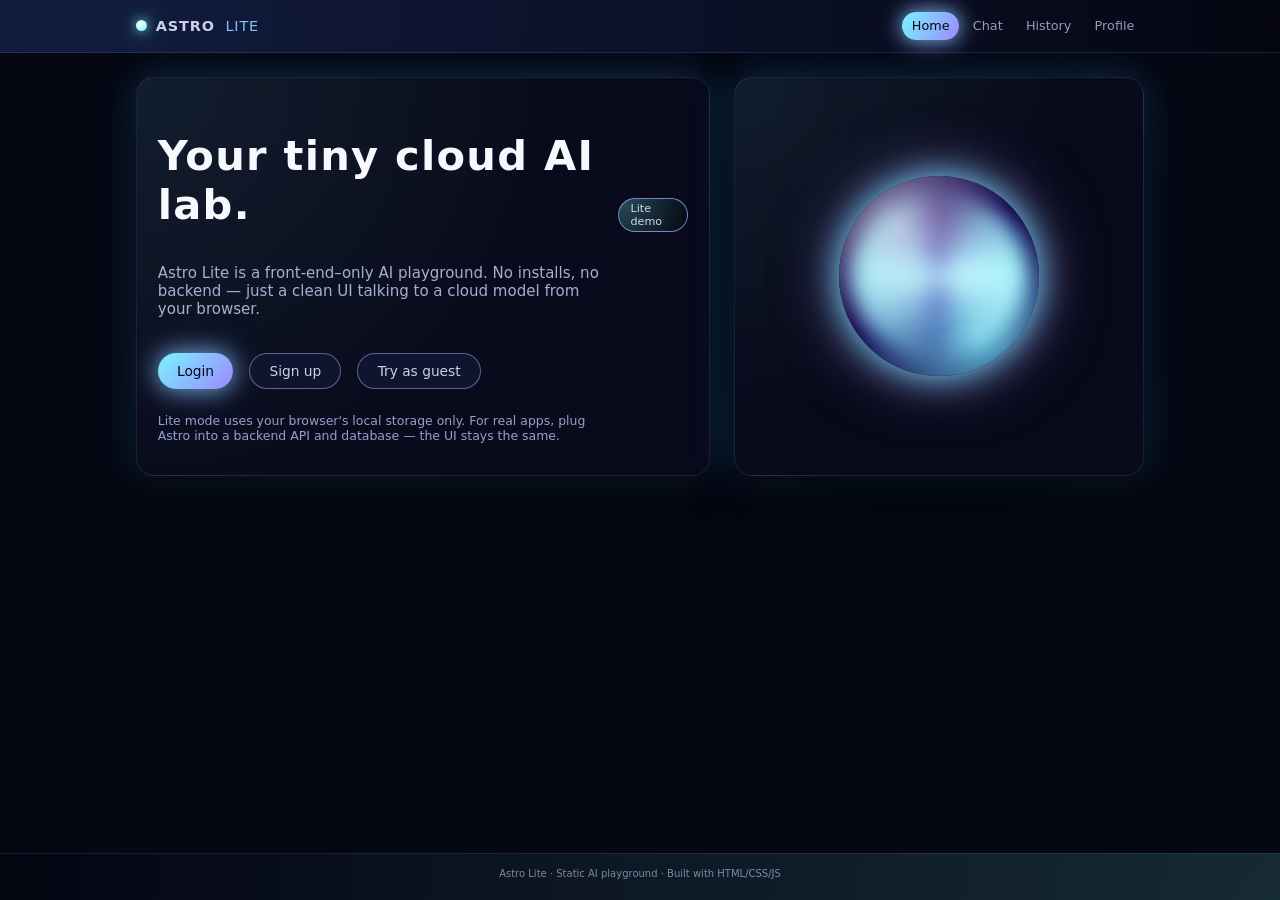
==== index.html @ 3720c758 "Initial commit: Astro Lite static SPA" ====
<!DOCTYPE html>
<html lang="en">
<head>
  <meta charset="UTF-8" />
  <title>Astro Lite – Cloud AI Playground</title>
  <meta name="viewport" content="width=device-width, initial-scale=1.0" />
  <link rel="stylesheet" href="assets/css/base.css" />
  <link rel="stylesheet" href="assets/css/layout.css" />
  <link rel="stylesheet" href="assets/css/components.css" />
  <link rel="stylesheet" href="assets/css/theme-astro.css" />
</head>
<body>
  <header class="astro-header-shell">
    <div class="astro-header-inner">
      <div class="astro-logo-wrap">
        <span class="astro-logo-dot"></span>
        <span class="astro-logo-text">Astro <span class="astro-logo-lite">Lite</span></span>
      </div>
      <nav class="astro-nav">
        <button class="astro-nav-link" data-nav-target="#home">Home</button>
        <button class="astro-nav-link" data-nav-target="#chat">Chat</button>
        <button class="astro-nav-link" data-nav-target="#history">History</button>
        <button class="astro-nav-link" data-nav-target="#profile">Profile</button>
      </nav>
    </div>
  </header>

  <main id="app-root" class="astro-main-root">
    <!-- SPA screens will be rendered here -->
  </main>

  <footer class="astro-footer">
    <small>Astro Lite · Static AI playground · Built with HTML/CSS/JS</small>
  </footer>

  <script type="module" src="assets/js/ui/app.js"></script>
</body>
</html>
---- assets/css/base.css ----
*,
*::before,
*::after {
  box-sizing: border-box;
}

html, body {
  margin: 0;
  padding: 0;
  font-family: system-ui, -apple-system, BlinkMacSystemFont, "SF Pro Text", sans-serif;
  background-color: #050712;
  color: #f8f8ff;
}

body {
  min-height: 100vh;
  display: flex;
  flex-direction: column;
}

button,
input,
textarea {
  font-family: inherit;
}

a {
  color: inherit;
  text-decoration: none;
}
---- assets/css/layout.css ----
.astro-header-shell {
  position: sticky;
  top: 0;
  z-index: 10;
  backdrop-filter: blur(16px);
  background: radial-gradient(circle at top left, rgba(80, 120, 255, 0.2), transparent),
              rgba(5, 7, 18, 0.8);
  border-bottom: 1px solid rgba(140, 160, 255, 0.16);
}

.astro-header-inner {
  max-width: 1040px;
  margin: 0 auto;
  padding: 0.75rem 1rem;
  display: flex;
  align-items: center;
  justify-content: space-between;
}

.astro-main-root {
  flex: 1 0 auto;
  max-width: 1040px;
  width: 100%;
  margin: 0 auto;
  padding: 1.5rem 1rem 3.5rem;
}

.astro-footer {
  flex-shrink: 0;
  padding: 0.75rem 1rem 1.25rem;
  text-align: center;
  font-size: 0.75rem;
  color: rgba(200, 210, 255, 0.6);
  border-top: 1px solid rgba(140, 160, 255, 0.12);
  background: radial-gradient(circle at bottom right, rgba(120, 255, 255, 0.15), transparent),
              rgba(5, 7, 18, 0.96);
}

.astro-screen {
  display: flex;
  flex-direction: column;
  gap: 1.5rem;
}

.astro-screen-header {
  display: flex;
  align-items: center;
  justify-content: space-between;
  gap: 1rem;
}

.astro-screen-title {
  font-size: 1.2rem;
  font-weight: 600;
}

.astro-flex-row {
  display: flex;
  flex-direction: row;
  gap: 1rem;
}

.astro-flex-col {
  display: flex;
  flex-direction: column;
  gap: 1rem;
}

.astro-card {
  border-radius: 18px;
  padding: 1.2rem 1.3rem;
  background: radial-gradient(circle at top left, rgba(120, 255, 255, 0.08), transparent 60%),
              rgba(10, 12, 30, 0.95);
  border: 1px solid rgba(160, 180, 255, 0.12);
  box-shadow:
    0 20px 40px rgba(0, 0, 0, 0.55),
    0 0 40px rgba(60, 180, 255, 0.25);
}

.astro-two-column {
  display: grid;
  grid-template-columns: minmax(0, 1.4fr) minmax(0, 1fr);
  gap: 1.5rem;
}

@media (max-width: 768px) {
  .astro-two-column {
    grid-template-columns: minmax(0, 1fr);
  }
}
---- assets/css/components.css ----
.astro-logo-wrap {
  display: inline-flex;
  align-items: center;
  gap: 0.55rem;
}

.astro-logo-dot {
  width: 11px;
  height: 11px;
  border-radius: 999px;
  background: radial-gradient(circle at 30% 30%, #ffffff, #70f3ff);
  box-shadow:
    0 0 12px rgba(112, 243, 255, 0.9),
    0 0 28px rgba(112, 243, 255, 0.6);
}

.astro-logo-text {
  font-weight: 600;
  letter-spacing: 0.06em;
  font-size: 0.9rem;
  text-transform: uppercase;
  color: rgba(225, 230, 255, 0.9);
}

.astro-logo-lite {
  padding-left: 0.3rem;
  font-weight: 500;
  color: rgba(132, 205, 255, 0.96);
}

.astro-nav {
  display: flex;
  align-items: center;
  gap: 0.25rem;
}

.astro-nav-link {
  border: none;
  background: transparent;
  color: rgba(210, 220, 255, 0.7);
  padding: 0.4rem 0.6rem;
  border-radius: 999px;
  font-size: 0.8rem;
  cursor: pointer;
  transition: background 160ms ease-out, color 160ms ease-out, transform 120ms ease-out;
}

.astro-nav-link:hover {
  background: rgba(90, 120, 255, 0.18);
  color: rgba(240, 244, 255, 0.98);
  transform: translateY(-1px);
}

.astro-nav-link.is-active {
  background: linear-gradient(120deg, #7af3ff, #9c88ff);
  color: #050712;
  box-shadow:
    0 0 18px rgba(122, 243, 255, 0.6),
    0 0 28px rgba(156, 136, 255, 0.6);
}

.astro-pill {
  border-radius: 999px;
  padding: 0.2rem 0.7rem;
  font-size: 0.7rem;
  border: 1px solid rgba(150, 180, 255, 0.7);
  background: radial-gradient(circle at top left, rgba(122, 243, 255, 0.3), transparent),
              rgba(5, 7, 18, 0.9);
  color: rgba(224, 232, 255, 0.9);
}

.astro-hero-heading {
  font-size: clamp(1.8rem, 4vw, 2.6rem);
  font-weight: 650;
  letter-spacing: 0.03em;
}

.astro-hero-subtitle {
  color: rgba(205, 214, 255, 0.8);
  font-size: 0.94rem;
  max-width: 30rem;
}

.astro-btn {
  display: inline-flex;
  align-items: center;
  justify-content: center;
  gap: 0.35rem;
  border-radius: 999px;
  border: none;
  padding: 0.55rem 1.2rem;
  font-size: 0.86rem;
  font-weight: 500;
  cursor: pointer;
  transition: transform 120ms ease-out, box-shadow 160ms ease-out, background 160ms ease-out;
}

.astro-btn-primary {
  background: linear-gradient(135deg, #7af3ff, #9c88ff);
  color: #050712;
  box-shadow:
    0 0 22px rgba(122, 243, 255, 0.6),
    0 0 34px rgba(156, 136, 255, 0.5);
}

.astro-btn-primary:hover {
  transform: translateY(-1px);
  box-shadow:
    0 0 32px rgba(122, 243, 255, 0.8),
    0 0 44px rgba(156, 136, 255, 0.7);
}

.astro-btn-secondary {
  background: rgba(18, 22, 48, 0.95);
  color: rgba(220, 229, 255, 0.9);
  border: 1px solid rgba(160, 180, 255, 0.5);
}

.astro-btn-secondary:hover {
  background: rgba(30, 36, 72, 0.98);
  transform: translateY(-1px);
}

.astro-input {
  width: 100%;
  padding: 0.55rem 0.7rem;
  border-radius: 12px;
  border: 1px solid rgba(150, 170, 255, 0.4);
  background: rgba(7, 9, 24, 0.96);
  color: rgba(236, 241, 255, 0.96);
  font-size: 0.88rem;
}

.astro-input:focus {
  outline: none;
  border-color: rgba(122, 243, 255, 0.8);
  box-shadow: 0 0 0 1px rgba(122, 243, 255, 0.6);
}

.astro-label {
  font-size: 0.82rem;
  color: rgba(200, 210, 255, 0.86);
  margin-bottom: 0.25rem;
}

.astro-field {
  display: flex;
  flex-direction: column;
  gap: 0.3rem;
}

.astro-error-text {
  color: #ff7b8b;
  font-size: 0.78rem;
}

.astro-chat-shell {
  display: flex;
  flex-direction: column;
  gap: 0.75rem;
  min-height: 320px;
}

.astro-chat-messages {
  flex: 1 1 auto;
  min-height: 220px;
  max-height: 420px;
  overflow-y: auto;
  padding-right: 0.25rem;
  display: flex;
  flex-direction: column;
  gap: 0.5rem;
}

.astro-chat-input-row {
  display: flex;
  align-items: flex-end;
  gap: 0.5rem;
}

.astro-textarea {
  flex: 1 1 auto;
  min-height: 40px;
  max-height: 120px;
  resize: vertical;
  padding: 0.55rem 0.7rem;
  border-radius: 14px;
  border: 1px solid rgba(150, 170, 255, 0.4);
  background: rgba(7, 9, 24, 0.96);
  color: rgba(236, 241, 255, 0.96);
  font-size: 0.88rem;
}

.astro-textarea:focus {
  outline: none;
  border-color: rgba(122, 243, 255, 0.8);
  box-shadow: 0 0 0 1px rgba(122, 243, 255, 0.6);
}

.astro-chat-send-btn {
  padding-inline: 0.9rem;
  height: 40px;
}

.astro-msg-row {
  display: flex;
  gap: 0.4rem;
}

.astro-msg-row.user {
  justify-content: flex-end;
}

.astro-msg-row.assistant {
  justify-content: flex-start;
}

.astro-msg-bubble {
  max-width: min(75%, 460px);
  padding: 0.5rem 0.7rem;
  border-radius: 16px;
  font-size: 0.86rem;
  line-height: 1.35;
}

.astro-msg-bubble.user {
  border-bottom-right-radius: 4px;
  background: linear-gradient(135deg, #7af3ff, #9c88ff);
  color: #050712;
}

.astro-msg-bubble.assistant {
  border-bottom-left-radius: 4px;
  background: rgba(16, 22, 52, 0.98);
  color: rgba(230, 238, 255, 0.96);
  border: 1px solid rgba(120, 150, 255, 0.4);
}

.astro-session-list {
  display: flex;
  flex-direction: column;
  gap: 0.45rem;
}

.astro-session-item {
  display: flex;
  align-items: center;
  justify-content: space-between;
  gap: 0.5rem;
  padding: 0.55rem 0.65rem;
  border-radius: 12px;
  cursor: pointer;
  background: rgba(10, 12, 28, 0.96);
  border: 1px solid rgba(120, 140, 255, 0.32);
  transition: background 120ms ease-out, transform 120ms ease-out, border-color 120ms ease-out;
}

.astro-session-item:hover {
  background: rgba(20, 24, 54, 0.98);
  border-color: rgba(122, 243, 255, 0.6);
  transform: translateY(-1px);
}

.astro-session-title {
  font-size: 0.88rem;
  font-weight: 500;
}

.astro-session-meta {
  font-size: 0.75rem;
  color: rgba(190, 200, 255, 0.75);
}

.astro-session-actions {
  display: inline-flex;
  gap: 0.25rem;
}

.astro-chip {
  border-radius: 999px;
  padding: 0.15rem 0.5rem;
  font-size: 0.7rem;
  border: 1px solid rgba(140, 160, 255, 0.55);
  color: rgba(208, 220, 255, 0.88);
}
---- assets/css/theme-astro.css ----
.astro-hero-orb-shell {
  position: relative;
  display: flex;
  align-items: center;
  justify-content: center;
  min-height: 220px;
}

.astro-hero-orb {
  width: 200px;
  height: 200px;
  border-radius: 999px;
  position: relative;
  background:
    radial-gradient(circle at 30% 25%, rgba(255, 255, 255, 0.55), transparent 55%),
    radial-gradient(circle at 70% 80%, rgba(112, 243, 255, 0.7), transparent 60%),
    radial-gradient(circle at 50% 50%, rgba(60, 0, 160, 1), rgba(5, 10, 40, 1));
  box-shadow:
    0 0 32px rgba(122, 243, 255, 0.8),
    0 0 64px rgba(156, 136, 255, 0.7),
    0 0 120px rgba(0, 0, 0, 0.88);
  overflow: hidden;
  animation: astro-orb-pulse 3.2s ease-in-out infinite;
}

/* inner moving glow layers */
.astro-hero-orb::before,
.astro-hero-orb::after {
  content: "";
  position: absolute;
  inset: 8%;
  border-radius: inherit;
  background:
    conic-gradient(
      from 0deg,
      rgba(122, 243, 255, 0.0),
      rgba(122, 243, 255, 0.9),
      rgba(156, 136, 255, 0.0),
      rgba(112, 243, 255, 0.8),
      rgba(122, 243, 255, 0.0)
    );
  mix-blend-mode: screen;
  filter: blur(10px);
  opacity: 0.9;
}

.astro-hero-orb::before {
  animation: astro-orb-wave-1 9s linear infinite;
}

.astro-hero-orb::after {
  animation: astro-orb-wave-2 13s linear infinite;
}

/* shared keyframes */
@keyframes astro-orb-pulse {
  0%   { transform: scale(0.96); box-shadow: 0 0 24px rgba(122,243,255,0.6), 0 0 48px rgba(156,136,255,0.6); }
  50%  { transform: scale(1.04); box-shadow: 0 0 36px rgba(122,243,255,0.9), 0 0 72px rgba(156,136,255,0.8); }
  100% { transform: scale(0.96); box-shadow: 0 0 24px rgba(122,243,255,0.6), 0 0 48px rgba(156,136,255,0.6); }
}

@keyframes astro-orb-wave-1 {
  0%   { transform: rotate(0deg) scale(1.0); }
  50%  { transform: rotate(180deg) scale(1.04); }
  100% { transform: rotate(360deg) scale(1.0); }
}

@keyframes astro-orb-wave-2 {
  0%   { transform: rotate(0deg) scale(0.98); }
  50%  { transform: rotate(-180deg) scale(1.03); }
  100% { transform: rotate(-360deg) scale(0.98); }
}

/* Thinking orb inside chat */
.astro-thinking {
  position: relative;
  display: none;
  flex-direction: column;
  align-items: center;
  gap: 0.75rem;
  padding: 0.9rem 0.4rem 0.4rem;
}

.astro-thinking.is-visible {
  display: flex;
}

.astro-orb-small {
  width: 90px;
  height: 90px;
  border-radius: 999px;
  position: relative;
  background:
    radial-gradient(circle at 30% 25%, rgba(255, 255, 255, 0.45), transparent 55%),
    radial-gradient(circle at 70% 80%, rgba(112, 243, 255, 0.55), transparent 60%),
    radial-gradient(circle at 50% 50%, rgba(60, 0, 160, 1), rgba(5, 10, 40, 1));
  box-shadow:
    0 0 22px rgba(122, 243, 255, 0.7),
    0 0 32px rgba(156, 136, 255, 0.55);
  overflow: hidden;
  animation: astro-orb-pulse 3.2s ease-in-out infinite;
}

.astro-orb-small::before,
.astro-orb-small::after {
  content: "";
  position: absolute;
  inset: 10%;
  border-radius: inherit;
  background:
    conic-gradient(
      from 0deg,
      rgba(122, 243, 255, 0.0),
      rgba(122, 243, 255, 0.9),
      rgba(156, 136, 255, 0.0),
      rgba(112, 243, 255, 0.9),
      rgba(122, 243, 255, 0.0)
    );
  mix-blend-mode: screen;
  filter: blur(8px);
  opacity: 0.9;
}

.astro-orb-small::before {
  animation: astro-orb-wave-1 9s linear infinite;
}

.astro-orb-small::after {
  animation: astro-orb-wave-2 13s linear infinite;
}

.astro-thinking-text {
  font-size: 0.8rem;
  letter-spacing: 0.16em;
  text-transform: uppercase;
  color: rgba(220, 230, 255, 0.85);
}
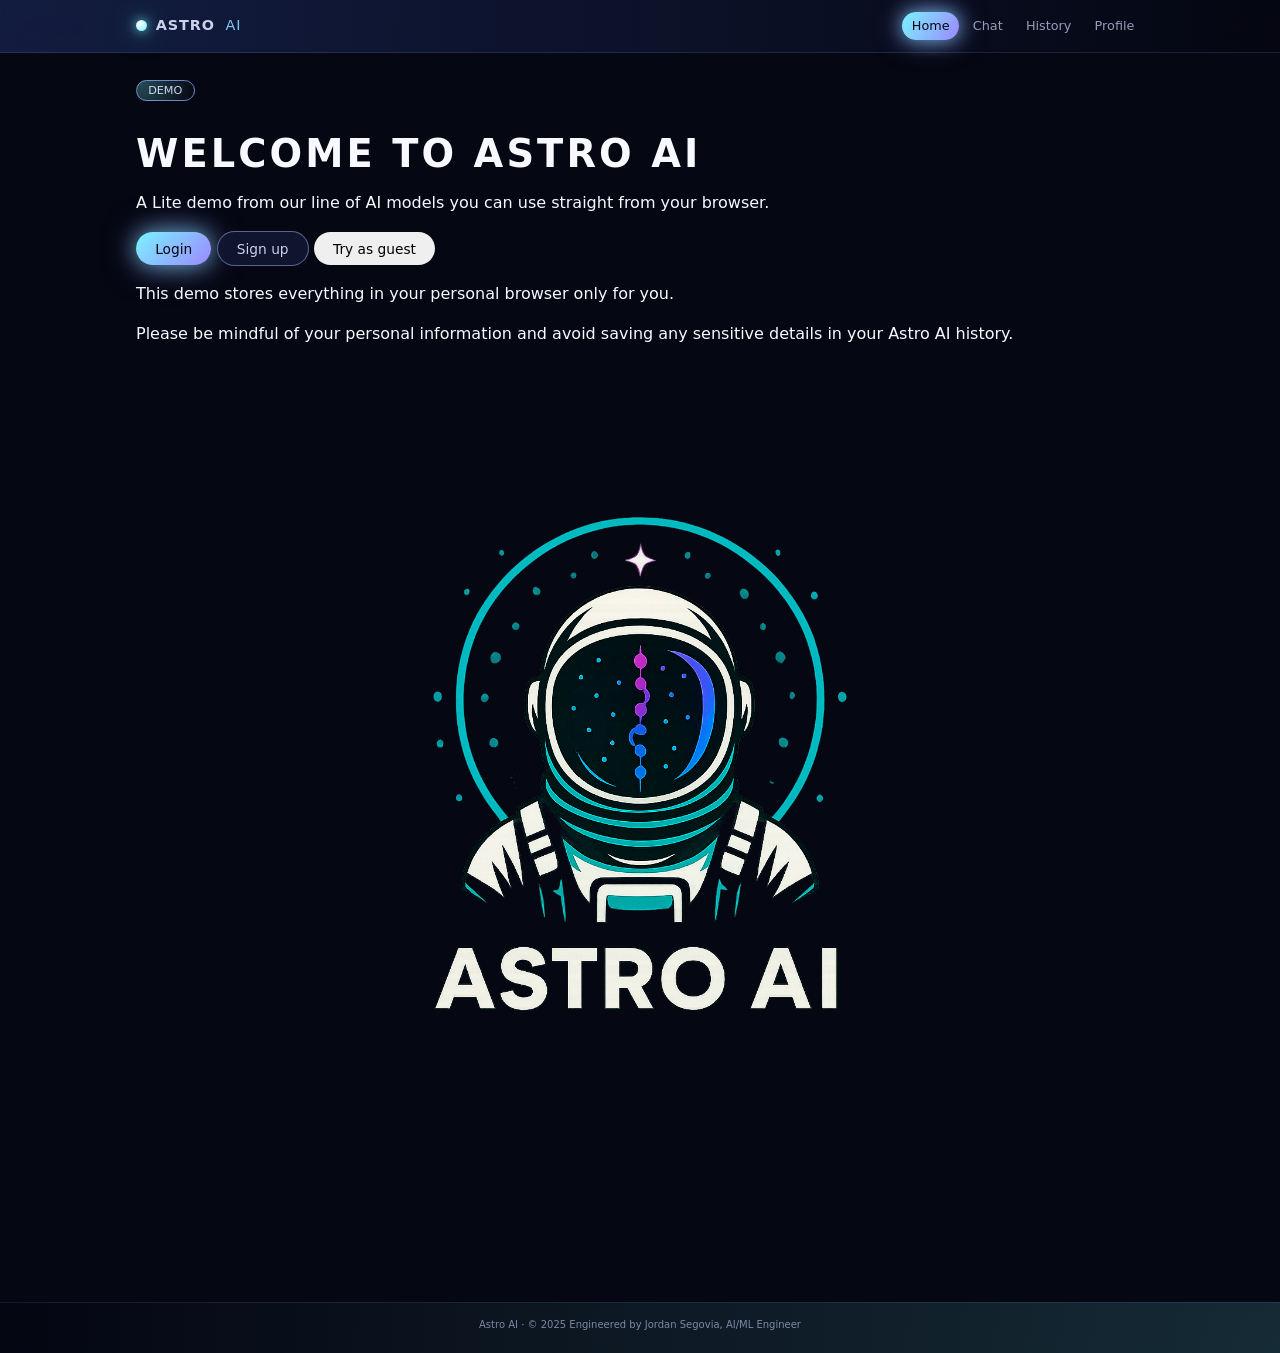
==== commit 38e38f95: "Astro Lite: Gemma proxy integration and proprietary license" ====
--- a/index.html
+++ b/index.html
@@ -2,7 +2,7 @@
 <html lang="en">
 <head>
   <meta charset="UTF-8" />
-  <title>Astro Lite – Cloud AI Playground</title>
+  <title>Astro AI– Cloud AI Playground</title>
   <meta name="viewport" content="width=device-width, initial-scale=1.0" />
   <link rel="stylesheet" href="assets/css/base.css" />
   <link rel="stylesheet" href="assets/css/layout.css" />
@@ -14,7 +14,7 @@
     <div class="astro-header-inner">
       <div class="astro-logo-wrap">
         <span class="astro-logo-dot"></span>
-        <span class="astro-logo-text">Astro <span class="astro-logo-lite">Lite</span></span>
+        <span class="astro-logo-text">Astro <span class="astro-logo-lite">AI</span></span>
       </div>
       <nav class="astro-nav">
         <button class="astro-nav-link" data-nav-target="#home">Home</button>
@@ -30,7 +30,7 @@
   </main>
 
   <footer class="astro-footer">
-    <small>Astro Lite · Static AI playground · Built with HTML/CSS/JS</small>
+    <small>Astro AI · © 2025 Engineered by Jordan Segovia, AI/ML Engineer </small>
   </footer>
 
   <script type="module" src="assets/js/ui/app.js"></script>
--- a/assets/css/base.css
+++ b/assets/css/base.css
@@ -4,18 +4,45 @@
   box-sizing: border-box;
 }
 
-html, body {
+/* Global font scale (you can tweak these) */
+:root {
+  --font-size-body: 16px;      /* standard text */
+  --font-size-sm: 14px;        /* notes / labels */
+  --font-size-h1: 38px;        /* big hero titles */
+  --font-size-h2: 24px;        /* section titles */
+
+  --line-height-body: 1.5;
+  --line-height-tight: 1.2;
+}
+
+html,
+body {
   margin: 0;
   padding: 0;
   font-family: system-ui, -apple-system, BlinkMacSystemFont, "SF Pro Text", sans-serif;
   background-color: #050712;
   color: #f8f8ff;
+
+  /* global text calibration */
+  font-size: var(--font-size-body);
+  line-height: var(--line-height-body);
 }
 
 body {
   min-height: 100vh;
   display: flex;
   flex-direction: column;
+}
+
+/* default heading sizes (if you use raw h1/h2) */
+h1 {
+  font-size: var(--font-size-h1);
+  line-height: var(--line-height-tight);
+}
+
+h2 {
+  font-size: var(--font-size-h2);
+  line-height: var(--line-height-tight);
 }
 
 button,
--- a/assets/css/layout.css
+++ b/assets/css/layout.css
@@ -42,15 +42,16 @@
   gap: 1.5rem;
 }
 
-.astro-screen-header {
-  display: flex;
-  align-items: center;
-  justify-content: space-between;
-  gap: 1rem;
+.astro-home-title {
+  font-size: 2.4rem;       /* 👈 main size knob for the heading */
+  line-height: 1.1;
+  letter-spacing: 0.08em;
+  text-transform: uppercase;
+  margin-bottom: 1rem;
 }
 
 .astro-screen-title {
-  font-size: 1.2rem;
+  font-size: 2.4rem;
   font-weight: 600;
 }
 
--- a/assets/css/theme-astro.css
+++ b/assets/css/theme-astro.css
@@ -1,6 +1,6 @@
 .astro-hero-orb-shell {
   position: relative;
-  display: flex;
+  display: none;
   align-items: center;
   justify-content: center;
   min-height: 220px;
@@ -74,15 +74,19 @@
 /* Thinking orb inside chat */
 .astro-thinking {
   position: relative;
-  display: none;
+  display: flex;                 /* layout is fixed */
   flex-direction: column;
   align-items: center;
   gap: 0.75rem;
   padding: 0.9rem 0.4rem 0.4rem;
+  opacity: 0;                    /* hidden by default */
+  pointer-events: none;
+  transition: opacity 0.25s ease-out;
 }
 
 .astro-thinking.is-visible {
-  display: flex;
+  opacity: 1;                    /* shown only while thinking */
+  pointer-events: auto;
 }
 
 .astro-orb-small {
@@ -135,3 +139,57 @@
   text-transform: uppercase;
   color: rgba(220, 230, 255, 0.85);
 }
+
+/* Right side of the hero (logo column) */
+.astro-home-visual {
+  display: flex;
+  align-items: center;       /* center vertically in this column */
+  justify-content: center;   /* center horizontally in this column */
+}
+
+/* Inner wrapper around the image */
+.astro-logo-shell {
+  display: flex;
+  align-items: center;
+  justify-content: center;
+  min-height: 500px;
+}
+
+/* Logo size knob */
+.astro-logo {
+  width: 600px;      /* <- change this for size */
+  max-width: 600px;
+  height: auto;
+}
+
+/* Profile logo + card on the Profile screen */
+.astro-profile-card-right {
+  display: flex;
+}
+
+.astro-profile-aside-inner {
+  display: flex;
+  flex-direction: column;
+  align-items: flex-start;      /* left-align content (optional) */
+  justify-content: flex-start;  /* 👈 stick everything to the top */
+  gap: 0.75rem;
+  width: 100%;
+  height: 100%;
+  padding: 1.5rem 1.75rem;      /* padding from the card edges */
+  text-align: left;             /* match left alignment */
+}
+
+
+/* 👇 THIS is the size knob for the Profile logo */
+.astro-profile-logo {
+  width: 300px;   /* change this to 72 / 120 etc. to resize */
+  height: auto;
+  opacity: 0.95;
+}
+
+.astro-profile-aside-text {
+  font-size: 0.9rem;
+  line-height: 1.5;
+  color: rgba(220, 230, 255, 0.9);
+  max-width: 18rem;
+}
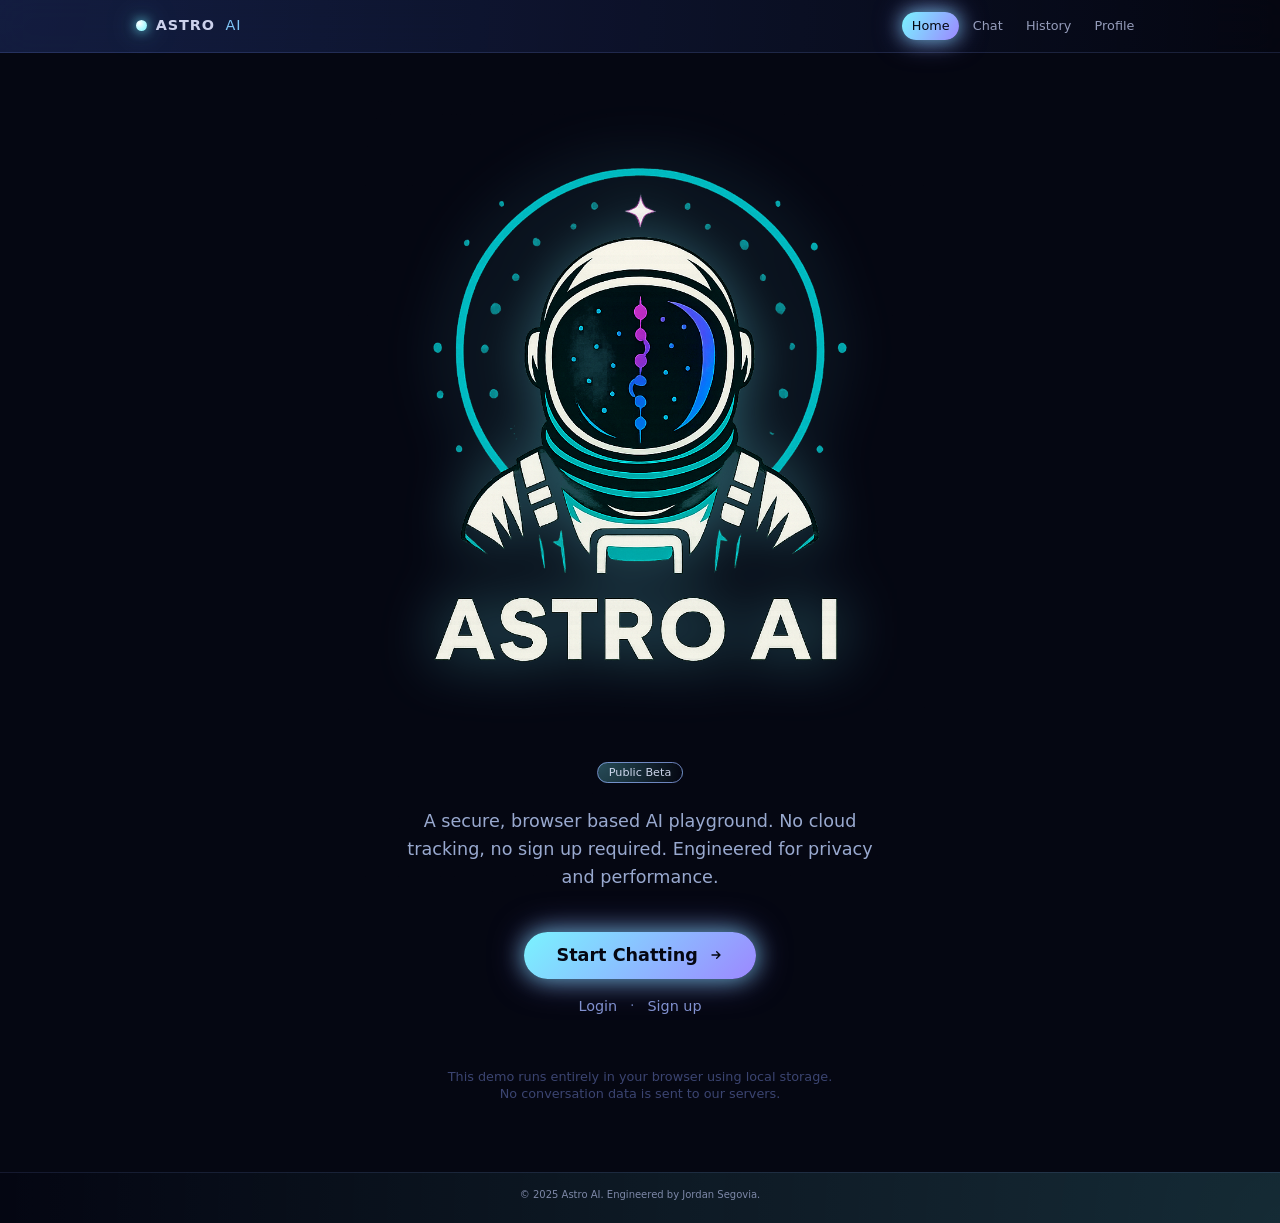
==== commit d2b84712: "Update: Core Architecture and Performance" ====
--- a/index.html
+++ b/index.html
@@ -3,10 +3,12 @@
 <head>
   <meta charset="UTF-8" />
   <title>Astro AI– Cloud AI Playground</title>
+  <meta name="description" content="Astro AI is a serverless, privacy-focused AI playground running entirely in your browser. Experiment with LLMs safely and efficiently." />
   <meta name="viewport" content="width=device-width, initial-scale=1.0" />
   <link rel="stylesheet" href="assets/css/base.css" />
   <link rel="stylesheet" href="assets/css/layout.css" />
   <link rel="stylesheet" href="assets/css/components.css" />
+  <link rel="stylesheet" href="assets/css/model-selector.css" />
   <link rel="stylesheet" href="assets/css/theme-astro.css" />
 </head>
 <body>
@@ -30,7 +32,7 @@
   </main>
 
   <footer class="astro-footer">
-    <small>Astro AI · © 2025 Engineered by Jordan Segovia, AI/ML Engineer </small>
+    <small>© 2025 Astro AI. Engineered by Jordan Segovia.</small>
   </footer>
 
   <script type="module" src="assets/js/ui/app.js"></script>
--- a/assets/css/base.css
+++ b/assets/css/base.css
@@ -55,3 +55,27 @@
   color: inherit;
   text-decoration: none;
 }
+
+/* -- Custom Scrollbars (Senior Polish) -- */
+html {
+  scrollbar-width: thin;
+  scrollbar-color: rgba(60, 70, 100, 0.5) rgba(5, 7, 18, 1);
+}
+
+::-webkit-scrollbar {
+  width: 8px;
+  height: 8px;
+}
+
+::-webkit-scrollbar-track {
+  background: rgba(5, 7, 18, 1);
+}
+
+::-webkit-scrollbar-thumb {
+  background: rgba(60, 70, 100, 0.5);
+  border-radius: 4px;
+}
+
+::-webkit-scrollbar-thumb:hover {
+  background: rgba(80, 100, 160, 0.7);
+}
--- a/assets/css/layout.css
+++ b/assets/css/layout.css
@@ -15,6 +15,13 @@
   display: flex;
   align-items: center;
   justify-content: space-between;
+}
+
+@media (max-width: 600px) {
+  .astro-header-inner {
+    flex-direction: column;
+    gap: 0.75rem;
+  }
 }
 
 .astro-main-root {
@@ -89,3 +96,19 @@
     grid-template-columns: minmax(0, 1fr);
   }
 }
+
+/* -- Transitions -- */
+@keyframes fadeInUp {
+  from {
+    opacity: 0;
+    transform: translateY(10px);
+  }
+  to {
+    opacity: 1;
+    transform: translateY(0);
+  }
+}
+
+.astro-fade-in {
+  animation: fadeInUp 0.3s ease-out forwards;
+}
--- a/assets/css/components.css
+++ b/assets/css/components.css
@@ -158,18 +158,21 @@
   display: flex;
   flex-direction: column;
   gap: 0.75rem;
-  min-height: 320px;
+  height: 75vh;
+  min-height: 500px;
+  overflow: hidden; /* Contains the scroll area */
 }
 
 .astro-chat-messages {
   flex: 1 1 auto;
-  min-height: 220px;
-  max-height: 420px;
+  min-height: 0; /* Critical for scrolling inside flex */
   overflow-y: auto;
   padding-right: 0.25rem;
+  padding-bottom: 1rem;
   display: flex;
   flex-direction: column;
   gap: 0.5rem;
+  scroll-behavior: smooth;
 }
 
 .astro-chat-input-row {
--- a/assets/css/model-selector.css
+++ b/assets/css/model-selector.css
@@ -0,0 +1,125 @@
+/* Model Selector (ChatGPT Style) */
+.astro-screen-header {
+  display: flex;
+  align-items: center;
+  justify-content: space-between;
+  margin-bottom: 0.5rem;
+}
+
+.astro-model-selector-wrapper {
+  position: relative;
+  z-index: 50; /* Ensure dropdown floats above chat */
+}
+
+.astro-model-trigger {
+  display: inline-flex;
+  align-items: center;
+  gap: 0.4rem;
+  background: transparent;
+  border: none;
+  font-size: 1.3rem;
+  font-weight: 600;
+  color: rgba(240, 244, 255, 0.95);
+  cursor: pointer;
+  padding: 0.25rem 0.5rem;
+  border-radius: 8px;
+  transition: background 0.2s ease;
+}
+
+.astro-model-trigger:hover {
+  background: rgba(140, 160, 255, 0.1);
+}
+
+.astro-model-name {
+  background: linear-gradient(to right, #ffffff, #b0c4ff);
+  -webkit-background-clip: text;
+  -webkit-text-fill-color: transparent;
+}
+
+.astro-chevron {
+  opacity: 0.6;
+  margin-top: 2px;
+}
+
+/* Dropdown Menu */
+.astro-model-dropdown {
+  position: absolute;
+  top: 100%;
+  left: 0;
+  margin-top: 0.5rem;
+  width: 260px;
+  background: rgba(16, 20, 45, 0.98);
+  border: 1px solid rgba(140, 160, 255, 0.15);
+  border-radius: 12px;
+  box-shadow: 0 10px 40px rgba(0, 0, 0, 0.6);
+  backdrop-filter: blur(20px);
+  padding: 0.5rem;
+  display: flex;
+  flex-direction: column;
+  gap: 0.25rem;
+  transform-origin: top left;
+  animation: scaleIn 0.15s ease-out;
+}
+
+.astro-model-dropdown[hidden] {
+  display: none;
+}
+
+.astro-model-option {
+  display: flex;
+  flex-direction: column;
+  align-items: flex-start;
+  gap: 0.1rem;
+  padding: 0.6rem 0.8rem;
+  background: transparent;
+  border: none;
+  border-radius: 8px;
+  cursor: pointer;
+  text-align: left;
+  transition: background 0.15s ease;
+}
+
+.astro-model-option:hover:not(:disabled) {
+  background: rgba(140, 160, 255, 0.08);
+}
+
+.astro-model-option.active {
+  background: rgba(140, 160, 255, 0.12);
+}
+
+.astro-model-option:disabled {
+  opacity: 0.5;
+  cursor: not-allowed;
+}
+
+.astro-opt-row {
+  display: flex;
+  align-items: center;
+  justify-content: space-between;
+  width: 100%;
+  font-size: 0.9rem;
+  font-weight: 500;
+  color: #fff;
+}
+
+.astro-opt-desc {
+  font-size: 0.75rem;
+  color: rgba(190, 200, 255, 0.6);
+}
+
+.astro-tag {
+  font-size: 0.65rem;
+  padding: 0.1rem 0.4rem;
+  border-radius: 4px;
+  background: rgba(140, 160, 255, 0.2);
+  color: #b0c4ff;
+}
+
+.astro-lock-icon {
+  color: #ff9ca6;
+}
+
+@keyframes scaleIn {
+  from { opacity: 0; transform: scale(0.95); }
+  to { opacity: 1; transform: scale(1); }
+}
--- a/assets/css/theme-astro.css
+++ b/assets/css/theme-astro.css
@@ -4,6 +4,138 @@
   align-items: center;
   justify-content: center;
   min-height: 220px;
+}
+
+/* --- Hero Screen Polish --- */
+.astro-hero-screen {
+  min-height: 70vh;
+  display: flex;
+  align-items: center;
+  justify-content: center;
+}
+
+.astro-hero-content {
+  text-align: center;
+  max-width: 600px;
+  display: flex;
+  flex-direction: column;
+  align-items: center;
+  gap: 0.4rem;
+  margin-top: -80px;
+}
+
+.astro-hero-title {
+  font-size: clamp(2.5rem, 5vw, 4rem);
+  font-weight: 800;
+  line-height: 1.1;
+  letter-spacing: -0.02em;
+  margin: 0;
+}
+
+.astro-text-gradient {
+  background: linear-gradient(135deg, #7af3ff 0%, #a48eff 100%);
+  -webkit-background-clip: text;
+  -webkit-text-fill-color: transparent;
+  display: inline-block;
+}
+
+.astro-hero-desc {
+  font-size: 1.1rem;
+  color: rgba(190, 210, 255, 0.8);
+  line-height: 1.6;
+  max-width: 480px;
+}
+
+.astro-hero-actions {
+  display: flex;
+  flex-direction: column;
+  align-items: center;
+  gap: 1rem;
+  margin-top: 1rem;
+}
+
+.astro-btn-lg {
+  padding: 0.85rem 2rem;
+  font-size: 1.1rem;
+  font-weight: 600;
+  gap: 0.6rem;
+}
+
+.astro-auth-links {
+  display: flex;
+  align-items: center;
+  gap: 0.8rem;
+  font-size: 0.9rem;
+  color: rgba(160, 180, 255, 0.6);
+}
+
+.astro-link-btn {
+  background: none;
+  border: none;
+  color: rgba(160, 180, 255, 0.8);
+  cursor: pointer;
+  padding: 0;
+  font-size: inherit;
+  transition: color 0.2s;
+  text-decoration: underline;
+  text-decoration-color: transparent;
+}
+.astro-link-btn:hover {
+  color: #fff;
+  text-decoration-color: rgba(122, 243, 255, 0.5);
+}
+
+.astro-hero-footnote {
+  margin-top: 2rem;
+  font-size: 0.8rem;
+  color: rgba(140, 160, 255, 0.4);
+  line-height: 1.4;
+}
+
+/* --- Markdown / Code Styles --- */
+.astro-code-block {
+  background: rgba(8, 10, 24, 0.95);
+  border: 1px solid rgba(120, 140, 255, 0.15);
+  border-radius: 8px;
+  margin: 0.6rem 0;
+  overflow: hidden;
+  font-family: 'Fira Code', 'Roboto Mono', monospace;
+  font-size: 0.82rem;
+  text-align: left;
+}
+
+.astro-code-header {
+  background: rgba(120, 140, 255, 0.08);
+  padding: 0.3rem 0.8rem;
+  font-size: 0.7rem;
+  color: rgba(180, 200, 255, 0.6);
+  text-transform: uppercase;
+  border-bottom: 1px solid rgba(120, 140, 255, 0.1);
+}
+
+.astro-code-block code {
+  display: block;
+  padding: 0.8rem;
+  color: #d6deeb;
+  white-space: pre-wrap;
+  overflow-x: auto;
+}
+
+.astro-inline-code {
+  background: rgba(122, 243, 255, 0.12);
+  color: #9cdcfe;
+  padding: 0.1rem 0.3rem;
+  border-radius: 4px;
+  font-family: 'Fira Code', 'Roboto Mono', monospace;
+  font-size: 0.9em;
+}
+
+.astro-msg-bubble ul {
+  padding-left: 1.2rem;
+  margin: 0.5rem 0;
+}
+.astro-msg-bubble li {
+  margin-bottom: 0.25rem;
 }
 
 .astro-hero-orb {
@@ -82,6 +214,7 @@
   opacity: 0;                    /* hidden by default */
   pointer-events: none;
   transition: opacity 0.25s ease-out;
+  flex-shrink: 0; /* Prevent orb from squishing */
 }
 
 .astro-thinking.is-visible {
@@ -90,8 +223,8 @@
 }
 
 .astro-orb-small {
-  width: 90px;
-  height: 90px;
+  width: 140px; /* Increased from 90px */
+  height: 140px;
   border-radius: 999px;
   position: relative;
   background:
@@ -103,6 +236,21 @@
     0 0 32px rgba(156, 136, 255, 0.55);
   overflow: hidden;
   animation: astro-orb-pulse 3.2s ease-in-out infinite;
+}
+/* ... keep inner orb styles ... */
+
+.astro-hero-logo {
+  width: 600px;
+  height: auto;
+  margin-bottom: -9rem;
+  filter: drop-shadow(0 0 30px rgba(112, 243, 255, 0.4));
+  animation: floatLogo 6s ease-in-out infinite;
+}
+
+@keyframes floatLogo {
+  0% { transform: translateY(0px); }
+  50% { transform: translateY(-10px); }
+  100% { transform: translateY(0px); }
 }
 
 .astro-orb-small::before,
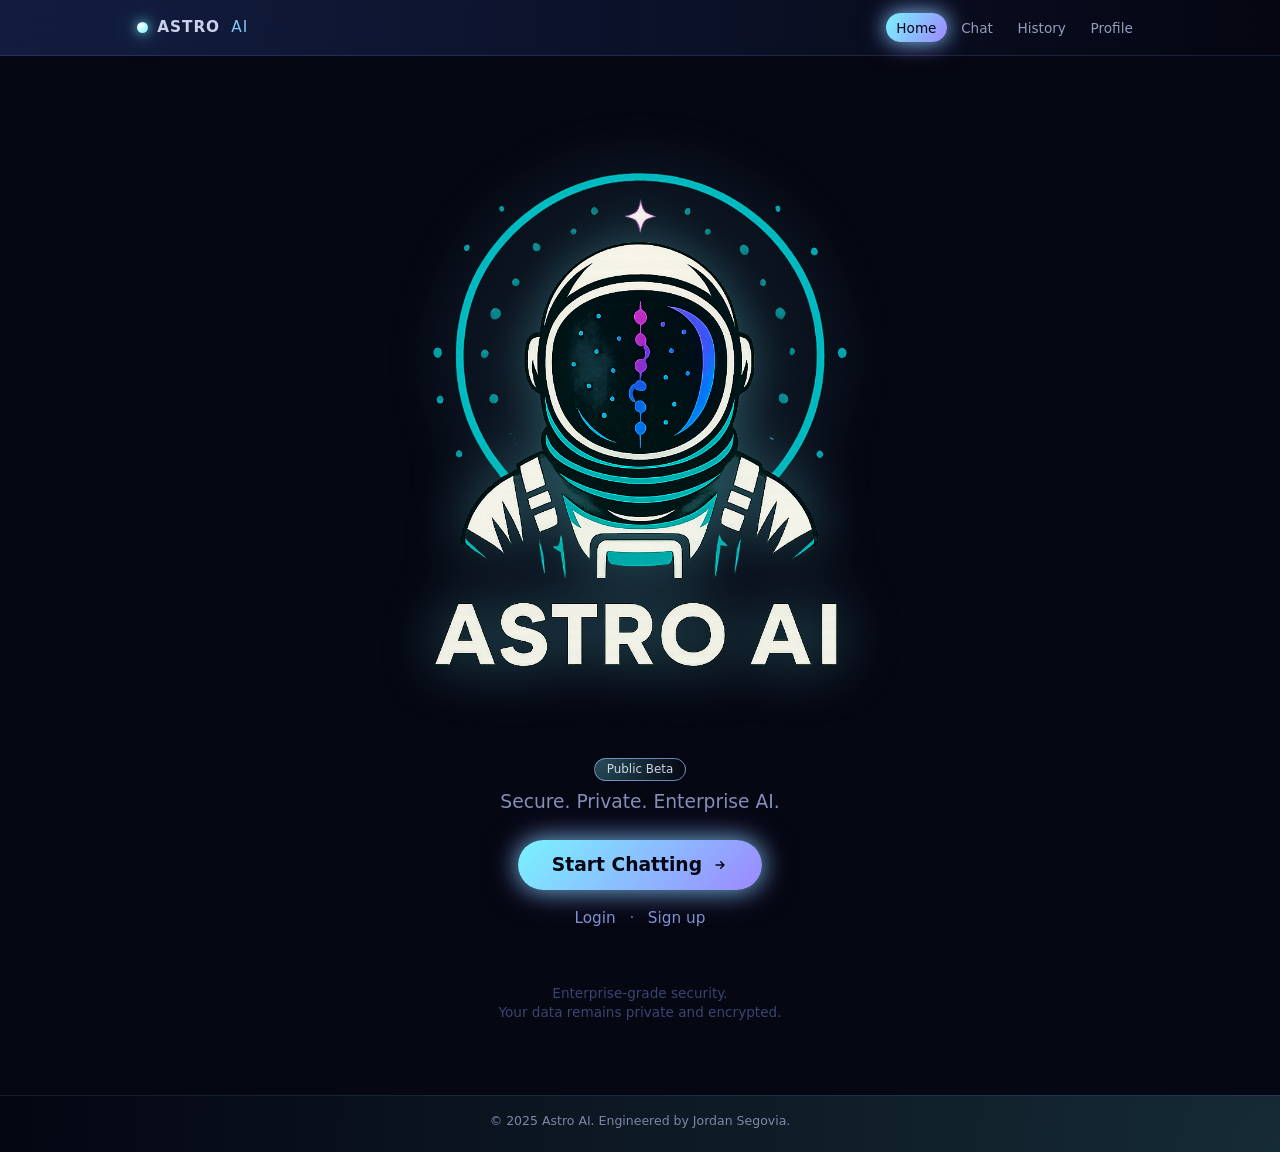
==== commit 4fbd1915: "Update: layout, chat ui and homescreen user flow" ====
--- a/index.html
+++ b/index.html
@@ -2,8 +2,8 @@
 <html lang="en">
 <head>
   <meta charset="UTF-8" />
-  <title>Astro AI– Cloud AI Playground</title>
-  <meta name="description" content="Astro AI is a serverless, privacy-focused AI playground running entirely in your browser. Experiment with LLMs safely and efficiently." />
+  <title>Secure Private Enterprise AI</title>
+  <meta name="description" content="Secure Private Enterprise AI. Deploy and interact with LLMs efficiently with privacy-first architecture." />
   <meta name="viewport" content="width=device-width, initial-scale=1.0" />
   <link rel="stylesheet" href="assets/css/base.css" />
   <link rel="stylesheet" href="assets/css/layout.css" />
--- a/assets/css/base.css
+++ b/assets/css/base.css
@@ -6,10 +6,10 @@
 
 /* Global font scale (you can tweak these) */
 :root {
-  --font-size-body: 16px;      /* standard text */
-  --font-size-sm: 14px;        /* notes / labels */
-  --font-size-h1: 38px;        /* big hero titles */
-  --font-size-h2: 24px;        /* section titles */
+  --font-size-body: 17px;      /* Increased from 16px */
+  --font-size-sm: 15px;        /* Increased from 14px */
+  --font-size-h1: 42px;        /* Bigger headings */
+  --font-size-h2: 28px;        /* section titles */
 
   --line-height-body: 1.5;
   --line-height-tight: 1.2;
--- a/assets/css/layout.css
+++ b/assets/css/layout.css
@@ -36,7 +36,7 @@
   flex-shrink: 0;
   padding: 0.75rem 1rem 1.25rem;
   text-align: center;
-  font-size: 0.75rem;
+  font-size: var(--font-size-sm);
   color: rgba(200, 210, 255, 0.6);
   border-top: 1px solid rgba(140, 160, 255, 0.12);
   background: radial-gradient(circle at bottom right, rgba(120, 255, 255, 0.15), transparent),
@@ -101,14 +101,29 @@
 @keyframes fadeInUp {
   from {
     opacity: 0;
-    transform: translateY(10px);
+    transform: translateY(12px) scale(0.99);
   }
   to {
     opacity: 1;
-    transform: translateY(0);
+    transform: translateY(0) scale(1);
+  }
+}
+
+@keyframes fadeOutDown {
+  from {
+    opacity: 1;
+    transform: translateY(0) scale(1);
+  }
+  to {
+    opacity: 0;
+    transform: translateY(12px) scale(0.99);
   }
 }
 
 .astro-fade-in {
-  animation: fadeInUp 0.3s ease-out forwards;
+  animation: fadeInUp 0.4s cubic-bezier(0.2, 0.8, 0.2, 1) forwards;
 }
+
+.astro-fade-out {
+  animation: fadeOutDown 0.25s cubic-bezier(0.2, 0.8, 0.2, 1) forwards;
+}
--- a/assets/css/components.css
+++ b/assets/css/components.css
@@ -42,13 +42,17 @@
   border-radius: 999px;
   font-size: 0.8rem;
   cursor: pointer;
-  transition: background 160ms ease-out, color 160ms ease-out, transform 120ms ease-out;
+  transition: all 0.2s cubic-bezier(0.2, 0.8, 0.2, 1);
 }
 
 .astro-nav-link:hover {
   background: rgba(90, 120, 255, 0.18);
   color: rgba(240, 244, 255, 0.98);
   transform: translateY(-1px);
+}
+
+.astro-nav-link:active {
+  transform: translateY(0px) scale(0.96);
 }
 
 .astro-nav-link.is-active {
@@ -57,6 +61,7 @@
   box-shadow:
     0 0 18px rgba(122, 243, 255, 0.6),
     0 0 28px rgba(156, 136, 255, 0.6);
+  transform: translateY(0);
 }
 
 .astro-pill {
@@ -88,11 +93,17 @@
   gap: 0.35rem;
   border-radius: 999px;
   border: none;
-  padding: 0.55rem 1.2rem;
-  font-size: 0.86rem;
+  padding: 0.65rem 1.4rem;
+  font-size: 0.95rem;
   font-weight: 500;
   cursor: pointer;
-  transition: transform 120ms ease-out, box-shadow 160ms ease-out, background 160ms ease-out;
+  transition: all 0.2s cubic-bezier(0.2, 0.8, 0.2, 1);
+  position: relative;
+  overflow: hidden;
+}
+
+.astro-btn:active {
+  transform: scale(0.96);
 }
 
 .astro-btn-primary {
@@ -104,10 +115,14 @@
 }
 
 .astro-btn-primary:hover {
-  transform: translateY(-1px);
+  transform: translateY(-2px);
   box-shadow:
     0 0 32px rgba(122, 243, 255, 0.8),
     0 0 44px rgba(156, 136, 255, 0.7);
+}
+
+.astro-btn-primary:active {
+  transform: translateY(0) scale(0.97);
 }
 
 .astro-btn-secondary {
@@ -118,7 +133,41 @@
 
 .astro-btn-secondary:hover {
   background: rgba(30, 36, 72, 0.98);
-  transform: translateY(-1px);
+  transform: translateY(-2px);
+  border-color: rgba(160, 180, 255, 0.8);
+}
+
+.astro-btn-secondary:active {
+  transform: translateY(0) scale(0.97);
+}
+
+/* Copy Button for Code Blocks */
+.astro-code-block {
+  position: relative;
+}
+
+.astro-copy-btn {
+  position: absolute;
+  top: 0.3rem;
+  right: 0.5rem;
+  background: rgba(255, 255, 255, 0.1);
+  border: 1px solid rgba(255, 255, 255, 0.2);
+  color: rgba(220, 230, 255, 0.8);
+  border-radius: 4px;
+  padding: 0.2rem 0.5rem;
+  font-size: 0.65rem;
+  cursor: pointer;
+  transition: all 0.2s;
+  z-index: 5;
+}
+
+.astro-copy-btn:hover {
+  background: rgba(255, 255, 255, 0.2);
+  color: #fff;
+}
+
+.astro-copy-btn:active {
+  transform: scale(0.95);
 }
 
 .astro-input {
@@ -183,15 +232,15 @@
 
 .astro-textarea {
   flex: 1 1 auto;
-  min-height: 40px;
-  max-height: 120px;
+  min-height: 48px;
+  max-height: 140px;
   resize: vertical;
-  padding: 0.55rem 0.7rem;
+  padding: 0.75rem 1rem;
   border-radius: 14px;
   border: 1px solid rgba(150, 170, 255, 0.4);
   background: rgba(7, 9, 24, 0.96);
   color: rgba(236, 241, 255, 0.96);
-  font-size: 0.88rem;
+  font-size: 1rem;
 }
 
 .astro-textarea:focus {
@@ -219,11 +268,11 @@
 }
 
 .astro-msg-bubble {
-  max-width: min(75%, 460px);
-  padding: 0.5rem 0.7rem;
+  max-width: min(90%, 800px);
+  padding: 0.75rem 1rem;
   border-radius: 16px;
-  font-size: 0.86rem;
-  line-height: 1.35;
+  font-size: 1rem;
+  line-height: 1.5;
 }
 
 .astro-msg-bubble.user {
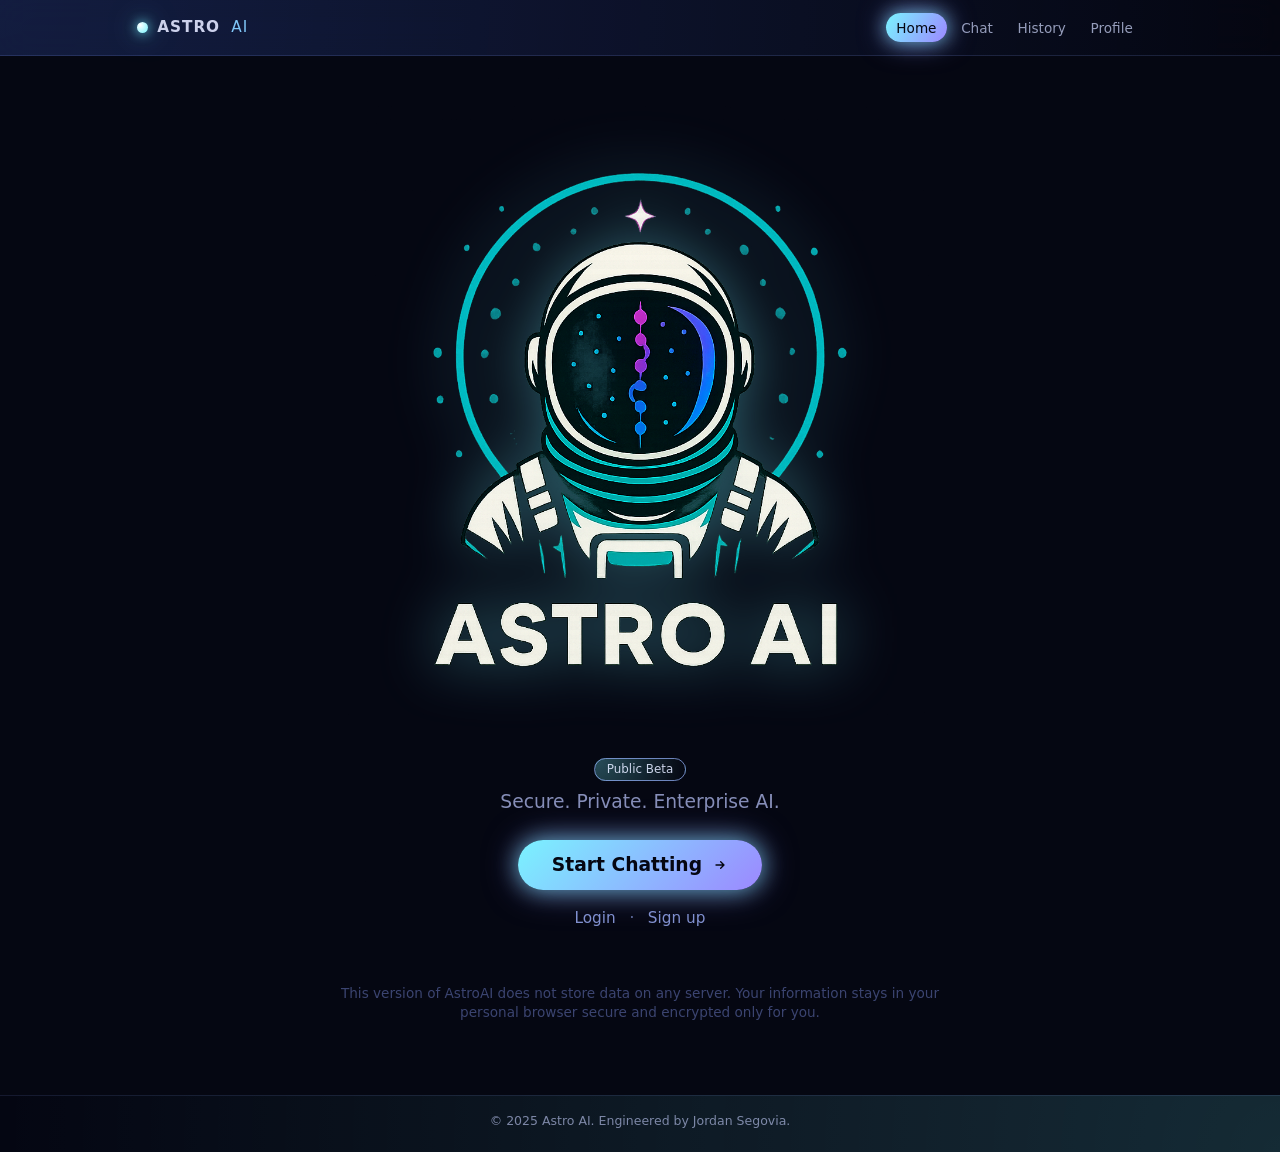
==== commit e56765cd: "Updates: screenlogo, index logo, and UI" ====
--- a/index.html
+++ b/index.html
@@ -5,6 +5,7 @@
   <title>Secure Private Enterprise AI</title>
   <meta name="description" content="Secure Private Enterprise AI. Deploy and interact with LLMs efficiently with privacy-first architecture." />
   <meta name="viewport" content="width=device-width, initial-scale=1.0" />
+  <link rel="icon" type="image/svg+xml" href="assets/img/logo-astro.svg" />
   <link rel="stylesheet" href="assets/css/base.css" />
   <link rel="stylesheet" href="assets/css/layout.css" />
   <link rel="stylesheet" href="assets/css/components.css" />
